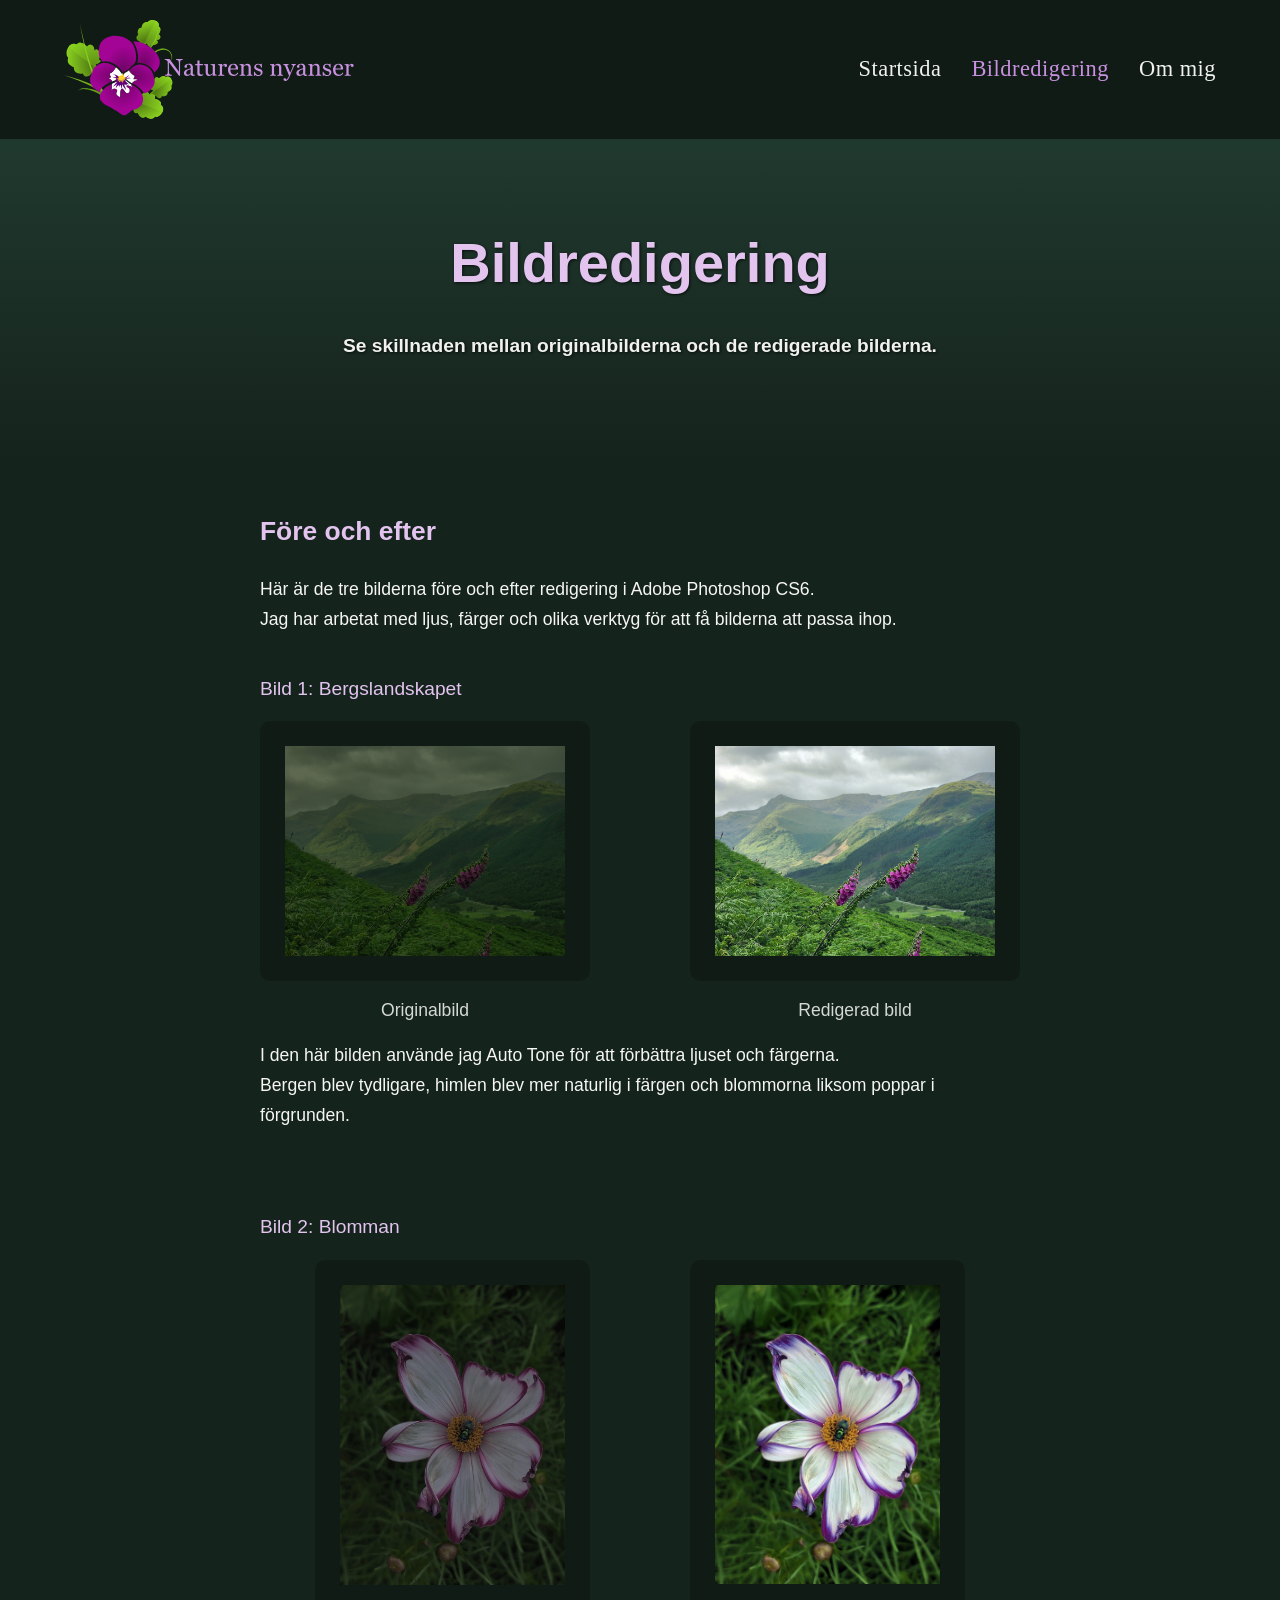
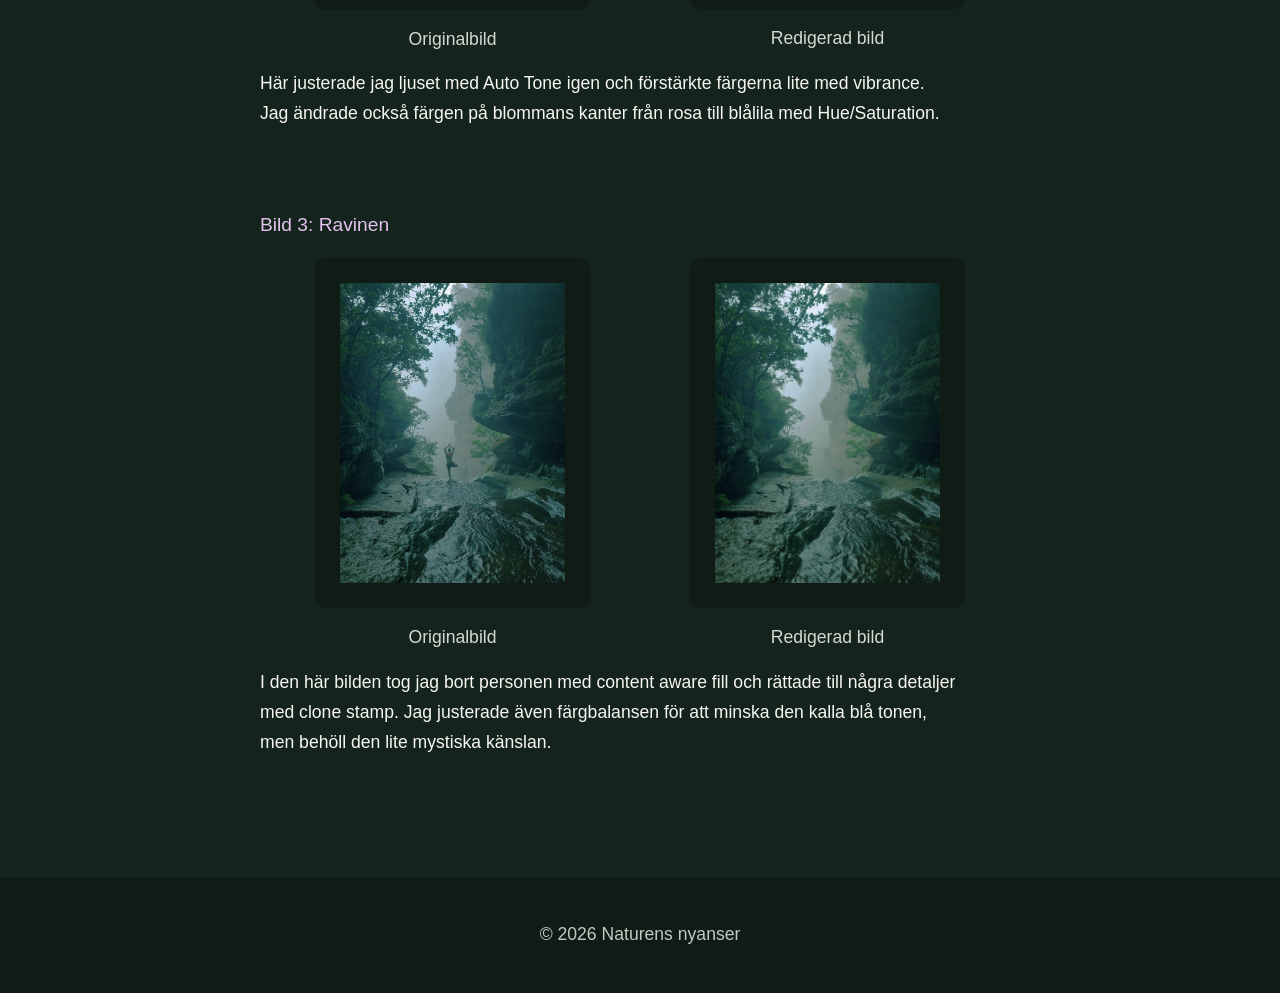
==== bildredigering.html @ b33715b2 "Skapade en separat kopia av Naturens nyanser för laboration 2" ====
<!DOCTYPE html>
<html lang="sv">

<head>
    <meta charset="UTF-8">
    <meta name="viewport" content="width=device-width, initial-scale=1.0">
    <title>Bildredigering - Naturens nyanser</title>
    <link rel="stylesheet" href="css/style.css">

    <link rel="icon" type="image/x-icon" href="images/favicon.ico" sizes="16x16">
    <link rel="icon" type="image/png" href="images/favicon.png" sizes="32x32">
</head>

<body>
    <header>
        <a href="index.html" class="logo">
            <img src="images/logo.svg" alt="Lila blomma med texten Naturens nyanser (logo)">
        </a>

        <nav aria-label="Huvudnavigation">
            <ul>
                <li><a href="index.html">Startsida</a></li>
                <li><a href="bildredigering.html" aria-current="page">Bildredigering</a></li>
                <li><a href="om-mig.html">Om mig</a></li>
            </ul>
        </nav>
    </header>

    <main>
        <section class="hero">
            <h1>Bildredigering</h1>
            <p>Se skillnaden mellan originalbilderna och de redigerade bilderna.</p>
        </section>

        <section class="intro intro-comparison">
            <h2>Före och efter</h2>
            <p>
                Här är de tre bilderna före och efter
                redigering i Adobe Photoshop CS6.<br>
                Jag har arbetat med ljus, färger och olika
                verktyg för att få bilderna att passa ihop.
            </p>
        </section>

        <div class="comparison">

            <!-- Bild 1: Bergslandskapet -->
            <article class="comparison-item">
                <h2>Bild 1: Bergslandskapet</h2>

                <div class="comparison-images">
                    <figure>
                        <img src="images/original/bilserie001.jpg" alt="Ett bergslandskap med djupa gröna dalar och höga bergssluttningar och en mörk, molnig himmel i bakgrunden.
                            I förgrunden växer gröna ormbunkar och höga blomstjälkar med lilarosa, klockformade blommor som liknar fingerborgsblommor.
                            Landskapet ligger till stor del i skugga och färgerna är dämpade.">
                        <figcaption>Originalbild</figcaption>
                    </figure>

                    <figure>
                        <img src="images/bildserie001.jpg"
                            alt="Ett bergslandskap med djupa gröna dalar och höga bergssluttningar och en ljusare, molnig himmel i bakgrunden.
                            I förgrunden växer gröna ormbunkar och höga blomstjälkar med lilarosa, klockformade blommor som liknar fingerborgsblommor.
                            Efter redigeringen är landskapet ljusare och de gröna sluttningarna, blommorna och bergens former framträder tydligare.">
                        <figcaption>Redigerad bild</figcaption>
                    </figure>
                </div>

                <p>
                    I den här bilden använde jag Auto Tone
                    för att förbättra ljuset och färgerna.<br>
                    Bergen blev tydligare, himlen blev mer naturlig i färgen
                    och blommorna liksom poppar i förgrunden.
                </p>
            </article>

            <!-- Bild 2: Blomman -->
            <article class="comparison-item">
                <h2>Bild 2: Blomman</h2>

                <div class="comparison-images">
                    <figure>
                        <img src="images/original/bilserie006.jpg" alt="En närbild av en stor vit blomma med rosa kanter och lätt böjda kronblad.
                            I mitten av blomman sitter en liten grönskimrande insekt. Blomman växer bland mörkgrönt gräs och omges av några små blomknoppar.
                            Färgerna är något dämpade.">
                        <figcaption>Originalbild</figcaption>
                    </figure>

                    <figure>
                        <img src="images/bildserie002.jpg"
                            alt="En närbild av en stor vit blomma med blålila kanter och lätt böjda kronblad.
                            I mitten av blomman sitter en liten grönskimrande insekt. Blomman växer bland mörkgrönt gräs och omges av några små blomknoppar.
                            Efter redigeringen har de rosa kanterna ändrats till blålila och blommans färger blivit tydligare och mer framträdande.">
                        <figcaption>Redigerad bild</figcaption>
                    </figure>
                </div>

                <p>
                    Här justerade jag ljuset med Auto Tone igen
                    och förstärkte färgerna lite med vibrance.<br>
                    Jag ändrade också färgen på blommans
                    kanter från rosa till blålila
                    med Hue/Saturation.
                </p>
            </article>

            <!-- Bild 3: Ravinen -->
            <article class="comparison-item">
                <h2>Bild 3: Ravinen</h2>

                <div class="comparison-images">
                    <figure>
                        <img src="images/original/bilserie017.jpg"
                            alt="En djup och smal ravin med höga, mörkgröna klippväggar täckta av gröna klängväxter. I förgrunden rinner vatten över stora,
                            blanka och ojämna klipphällar. Längre in i ravinen står en liten person på ett ben med armarna uppsträckta, medan ljus dimma skymmer landskapet i bakgrunden.">
                        <figcaption>Originalbild</figcaption>
                    </figure>

                    <figure>
                        <img src="images/bildserie003.jpg" alt="En djup och smal ravin med höga, mörkgröna klippväggar täckta av gröna klängväxter. I förgrunden rinner vatten över stora, blanka och ojämna klipphällar.
                            Efter redigeringen har personen längre in i ravinen tagits bort och den kalla blå tonen minskats, medan den ljusa dimman fortfarande skymmer
                            landskapet i bakgrunden.">
                        <figcaption>Redigerad bild</figcaption>
                    </figure>
                </div>

                <p>
                    I den här bilden tog jag bort personen
                    med content aware fill och rättade
                    till några detaljer <br> med clone stamp.
                    Jag justerade även färgbalansen för
                    att minska den kalla blå tonen,<br>
                    men behöll den lite mystiska känslan.
                </p>
            </article>

        </div>
    </main>
    <footer>
        <p>© 2026 Naturens nyanser</p>
    </footer>
</body>

</html>
---- css/style.css ----
/* Grundinställningar */
* {
  box-sizing: border-box;
}

body {
  margin: 0;
  font-family: Arial, sans-serif;
  font-size: 1.1rem; /* Gör grundtexten lite större */
  background-color: #15231d; /* Mörkgrön bakgrund */
  color: #f6f6f2;
  line-height: 1.7;
}

/* Header och navigation */
header {
  display: flex;
  justify-content: space-between;
  align-items: center;
  gap: 30px;
  padding: 20px 5%;
  background-color: #101b16;
}

/* Loggan */
.logo {
  color: #e2c4ee; /* Ljuslila accentfärg */
  font-size: 1.5rem;
  font-weight: bold;
  text-decoration: none;
}

/* Loggans storlek */
.logo img {
  display: block;
  width: 300px; /* Begränsar bredden */
  max-width: 100%; /* Anpassar till mindre skärmar */
  height: auto; /* Behåller proportioner */
}

nav ul {
  display: flex;
  gap: 30px;
  margin: 0;
  padding: 0;
  list-style: none;
}

nav a {
  color: #f1f1ed;
  text-decoration: none;
  font-family: Georgia, "Times New Roman", serif;
  font-size: 1.4rem;
  font-weight: 500;
  letter-spacing: 0.5px;
}

nav a:hover,
nav a[aria-current="page"] {
  color: #c891dfff;
}

/* Hero */
.hero {
  min-height: 320px;
  display: flex;
  flex-direction: column;
  justify-content: center;
  align-items: center;
  text-align: center;
  padding: 60px 20px;
  background: linear-gradient(#20392e, #15231d);
}

/* Headerbild på startsidan */
.hero-home {
  position: relative; /* Placerar bilden bakom texten */
  min-height: 450px;
  background: #15231d; /* Mörkgrön färg som syns genom bilden */
  isolation: isolate;
  overflow: hidden;
}

.hero-home::before {
  content: "";
  position: absolute;
  inset: 0; /* Täcker hela hero-sektionen */
  background: url("../images/header.png") center / cover no-repeat;
  opacity: 0.6; /* Bilden blir 60 % ogenomskinlig */
  z-index: -1; /* Placerar bilden bakom texten */
}

.hero h1 {
  color: #e2c4ee;
  text-shadow: 1px 1px 3px rgba(0, 0, 0, 0.7);
  font-size: clamp(2rem, 5vw, 3.5rem);
  margin: 0;
}

.hero-home h1 {
  transform: translateY(5px); /* Flyttar rubriken uppåt eller nedåt */
}

.hero p {
  font-size: 1.2rem;
  font-weight: 600; /* Gör texten lite kraftigare */
  color: #f1f1ed; /* Ljusare text */
  text-shadow: 1px 1px 3px rgba(0, 0, 0, 0.7);
}

/* Sidans innehåll */
.intro,
.gallery {
  max-width: 1100px; /* Begränsar innehållets bredd */
  margin: 0 auto;
  padding: 50px 25px;
}

h2 {
  color: #e2c4ee;
  margin-top: 0;
}

/* Bildserie på startsidan */
.image-grid {
  display: grid;
  grid-template-columns: repeat(auto-fit, minmax(250px, 1fr));
  gap: 25px;
  align-items: center;
  justify-items: center;
}

.image-grid img {
  display: block;
  width: auto; /* Anpassas efter bildens proportioner */
  height: auto;
  max-width: 100%; /* Hindrar bilden från att bli för bred */
  max-height: 350px; /* Begränsar höjden */
  padding: 25px; /* Lika mycket luft runt alla bilder */
  background-color: #101b16;
  border-radius: 10px;
}

/* Footer */
footer {
  text-align: center;
  padding: 25px;
  background-color: #101b16;
  color: #c2c8c2;
}

/* Bildredigering - före och efter */
.comparison {
  max-width: 810px; /* Samma bredd som introduktionen */
  margin: 0 auto;
  padding: 0 25px 40px;
}

.comparison-item h2 {
  font-weight: 400; /* Gör bildrubrikerna tunnare */
  font-size: 1.2rem; /* Mindre rubrikstorlek */
}

.intro-comparison {
  max-width: 810px; /* Anpassar introduktionen till bildparen */
  padding-bottom: 20px;
}

.comparison-item {
  max-width: 100%; /* Använder hela innehållsbredden */
  margin: 0 0 80px; /* mellanrum mellan bilderna*/
}

/* Före- och efterbilder */
.comparison-images {
  display: flex; /* Flexbox i stället för Grid för att se om det förändrar mitt problem med känslan av att nåt ser "fel ut"*/
  justify-content: center; /* Centrerar bildparet */
  align-items: flex-start; /* Bilderna börjar på samma höjd */
  gap: 100px; /* Avstånd mellan bilderna */
  margin: 15px 0;
}

.comparison-images figure {
  margin: 0;
  min-width: 0;
  flex: 0 1 auto; /*Låter bildrutorna anpassa sin bredd */
  max-width: calc(50% - 10px); /*Högst halva bildytan per bild */
  display: flex;
  flex-direction: column;
  align-items: center; /* Centrerar bilderna och bildtexterna */
}

.comparison-images img {
  display: block;
  width: auto; /* Anpassas efter bildens proportioner */
  height: auto;
  max-width: 100%; /* Bilden får inte bli bredare än sin bildruta */
  max-height: 350px; /* Begränsar höjden inklusive ramen */
  padding: 25px; /* Lika mycket luft runt bilden */
  background-color: #101b16;
  border-radius: 10px;
}

.comparison-images figcaption {
  text-align: center;
  margin-top: 15px; /* Avstånd mellan bild och bildtext */
  color: #d5d9d3;
}

.comparison-item p {
  margin-top: 15px; /* Avstånd till beskrivningen */
  max-width: 800px;
}

/* Om mig-sidan */
.about {
  display: grid;
  grid-template-columns: 1fr 1fr; /* Två lika breda kolumner */
  align-items: center; /* Centrerar innehållet på höjden */
  gap: 50px; /* Mellanrum mellan text och bild */
  max-width: 1100px;
  margin: 0 auto;
  padding: 70px 25px;
}

.about-text {
  max-width: 500px;
}

.about-image {
  display: flex;
  justify-content: center;
  align-items: center;
  padding: 20px; /* Lite luft runt bilden */
}

.about-image img {
  max-width: 100%;
  max-height: 420px; /* Begränsar höjden */
  height: auto;
  display: block;
}

/* Anpassning för surfplattor lades till för att få det snyggare i stl 768*/
@media (min-width: 701px) and (max-width: 900px) {
  header {
    gap: 15px; /* Minskar avståndet mellan logotyp och navigation */
  }

  .logo img {
    width: 250px; /* Gör logotypen lite mindre */
  }

  nav ul {
    gap: 15px; /* Minskar avståndet mellan länkarna */
  }

  nav a {
    font-size: 1.2rem; /* Något mindre navigationstext */
    white-space: nowrap; /* Förhindrar att Om mig delas upp */
  }
}

/* Responsiv design för mindre skärmar */
@media (max-width: 700px) {
  header {
    flex-direction: column;
    gap: 15px;
  }

  nav ul {
    flex-wrap: wrap;
    justify-content: center;
    gap: 15px;
  }

  .intro,
  .gallery {
    padding: 35px 20px;
  }

  /* Före- och efterbilder på mobil */
  .comparison-images {
    flex-direction: column; /* Staplar bilderna */
    align-items: center; /* Centrerar bilderna */
  }

  .comparison-images figure {
    max-width: 100%; /* Tillåter full bredd på mobil */
  }

  .comparison {
    padding: 20px 20px 40px;
  }

  /* Om mig på mindre skärmar */
  .about {
    grid-template-columns: 1fr; /* En kolumn på mobil */
    gap: 30px;
    padding: 40px 20px;
  }

  .about-image {
    min-height: 280px;
  }
}
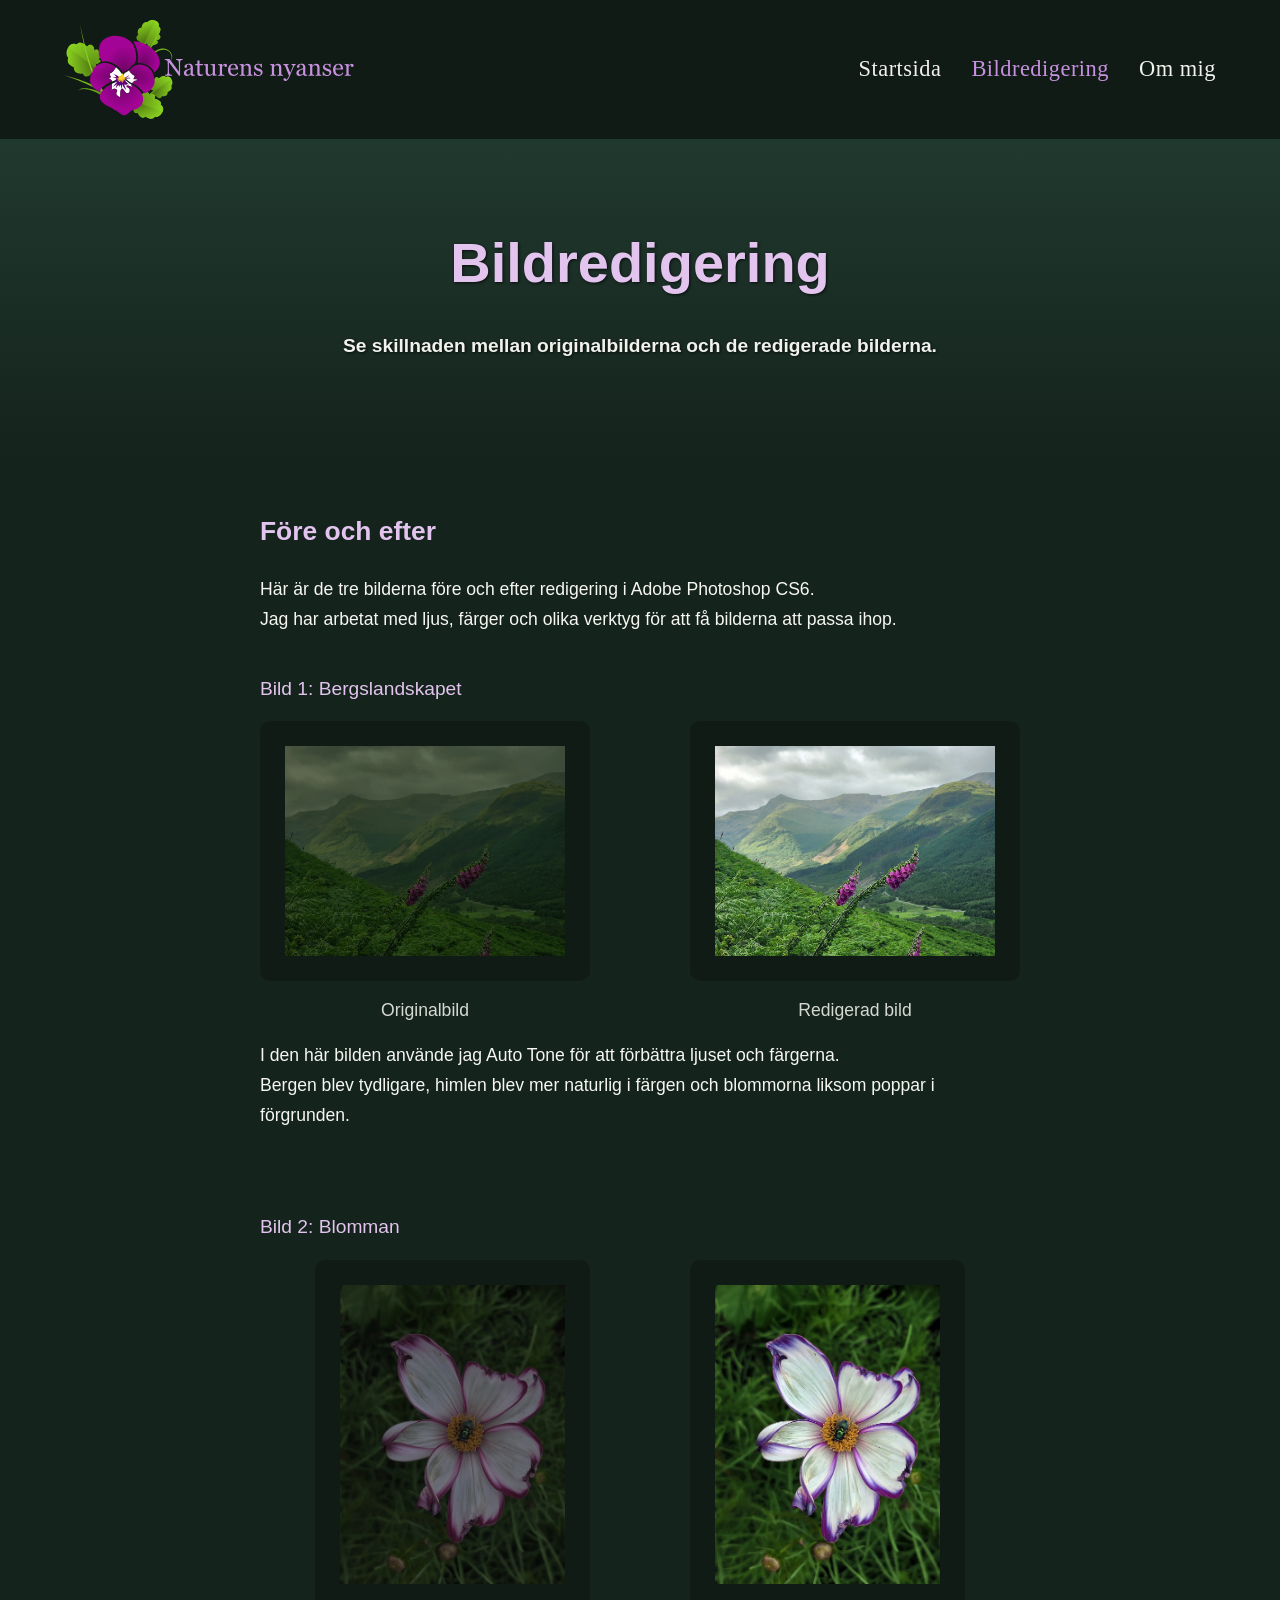
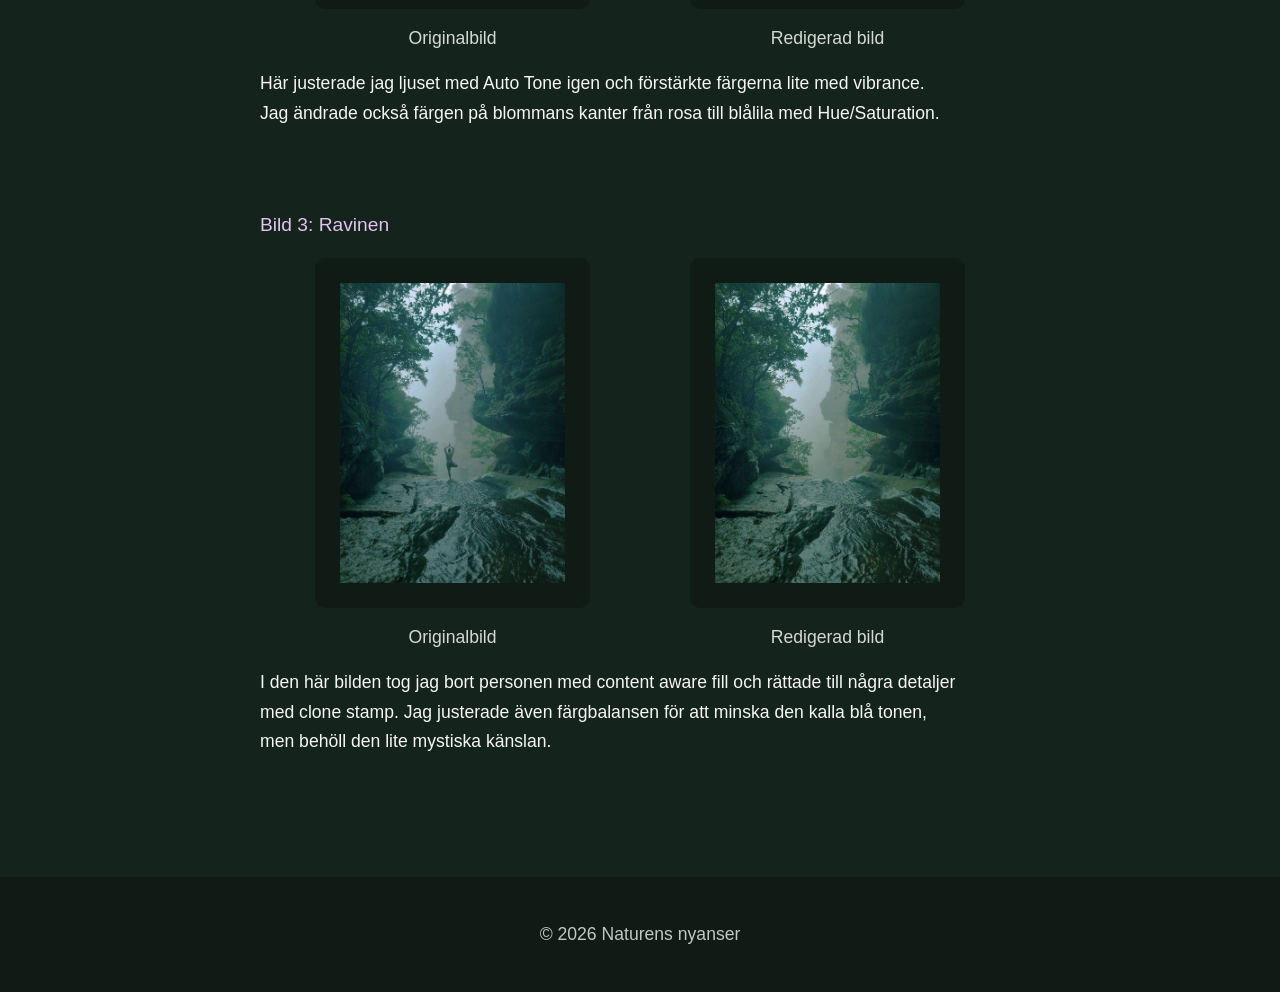
==== commit 8358ef4d: "Lade till picture-element med WebP och fallback för bilderna samt optimerade headerbildens inläsning" ====
--- a/bildredigering.html
+++ b/bildredigering.html
@@ -50,17 +50,22 @@
 
                 <div class="comparison-images">
                     <figure>
-                        <img src="images/original/bilserie001.jpg" alt="Ett bergslandskap med djupa gröna dalar och höga bergssluttningar och en mörk, molnig himmel i bakgrunden.
-                            I förgrunden växer gröna ormbunkar och höga blomstjälkar med lilarosa, klockformade blommor som liknar fingerborgsblommor.
-                            Landskapet ligger till stor del i skugga och färgerna är dämpade.">
+                        <picture>
+                            <source srcset="images/original/bilserie001.webp" type="image/webp">
+                            <img src="images/original/bilserie001.jpg"
+                                alt="Ett bergslandskap med djupa gröna dalar och höga bergssluttningar och en mörk, molnig himmel i bakgrunden. I förgrunden växer gröna ormbunkar och höga blomstjälkar med lilarosa, klockformade blommor som liknar fingerborgsblommor. Landskapet ligger till stor del i skugga och färgerna är dämpade."
+                                width="2000" height="1500" loading="lazy">
+                        </picture>
                         <figcaption>Originalbild</figcaption>
                     </figure>
 
                     <figure>
-                        <img src="images/bildserie001.jpg"
-                            alt="Ett bergslandskap med djupa gröna dalar och höga bergssluttningar och en ljusare, molnig himmel i bakgrunden.
-                            I förgrunden växer gröna ormbunkar och höga blomstjälkar med lilarosa, klockformade blommor som liknar fingerborgsblommor.
-                            Efter redigeringen är landskapet ljusare och de gröna sluttningarna, blommorna och bergens former framträder tydligare.">
+                        <picture>
+                            <source srcset="images/bildserie001.webp" type="image/webp">
+                            <img src="images/bildserie001.jpg"
+                                alt="Ett bergslandskap med djupa gröna dalar och höga bergssluttningar och en ljusare, molnig himmel i bakgrunden. I förgrunden växer gröna ormbunkar och höga blomstjälkar med lilarosa, klockformade blommor som liknar fingerborgsblommor. Efter redigeringen är landskapet ljusare och de gröna sluttningarna, blommorna och bergens former framträder tydligare."
+                                width="1000" height="750" loading="lazy">
+                        </picture>
                         <figcaption>Redigerad bild</figcaption>
                     </figure>
                 </div>
@@ -79,17 +84,22 @@
 
                 <div class="comparison-images">
                     <figure>
-                        <img src="images/original/bilserie006.jpg" alt="En närbild av en stor vit blomma med rosa kanter och lätt böjda kronblad.
-                            I mitten av blomman sitter en liten grönskimrande insekt. Blomman växer bland mörkgrönt gräs och omges av några små blomknoppar.
-                            Färgerna är något dämpade.">
+                        <picture>
+                            <source srcset="images/original/bilserie006.webp" type="image/webp">
+                            <img src="images/original/bilserie006.jpg"
+                                alt="En närbild av en stor vit blomma med rosa kanter och lätt böjda kronblad. I mitten av blomman sitter en liten grönskimrande insekt. Blomman växer bland mörkgrönt gräs och omges av några små blomknoppar. Färgerna är något dämpade."
+                                width="2000" height="2667" loading="lazy">
+                        </picture>
                         <figcaption>Originalbild</figcaption>
                     </figure>
 
                     <figure>
-                        <img src="images/bildserie002.jpg"
-                            alt="En närbild av en stor vit blomma med blålila kanter och lätt böjda kronblad.
-                            I mitten av blomman sitter en liten grönskimrande insekt. Blomman växer bland mörkgrönt gräs och omges av några små blomknoppar.
-                            Efter redigeringen har de rosa kanterna ändrats till blålila och blommans färger blivit tydligare och mer framträdande.">
+                        <picture>
+                            <source srcset="images/bildserie002.webp" type="image/webp">
+                            <img src="images/bildserie002.jpg"
+                                alt="En närbild av en stor vit blomma med blålila kanter och lätt böjda kronblad. I mitten av blomman sitter en liten grönskimrande insekt. Blomman växer bland mörkgrönt gräs och omges av några små blomknoppar. Efter redigeringen har de rosa kanterna ändrats till blålila och blommans färger blivit tydligare och mer framträdande."
+                                width="1000" height="1334" loading="lazy">
+                        </picture>
                         <figcaption>Redigerad bild</figcaption>
                     </figure>
                 </div>
@@ -109,16 +119,22 @@
 
                 <div class="comparison-images">
                     <figure>
-                        <img src="images/original/bilserie017.jpg"
-                            alt="En djup och smal ravin med höga, mörkgröna klippväggar täckta av gröna klängväxter. I förgrunden rinner vatten över stora,
-                            blanka och ojämna klipphällar. Längre in i ravinen står en liten person på ett ben med armarna uppsträckta, medan ljus dimma skymmer landskapet i bakgrunden.">
+                        <picture>
+                            <source srcset="images/original/bilserie017.webp" type="image/webp">
+                            <img src="images/original/bilserie017.jpg"
+                                alt="En djup och smal ravin med höga, mörkgröna klippväggar täckta av gröna klängväxter. I förgrunden rinner vatten över stora, blanka och ojämna klipphällar. Längre in i ravinen står en liten person på ett ben med armarna uppsträckta, medan ljus dimma skymmer landskapet i bakgrunden."
+                                width="2000" height="2667" loading="lazy">
+                        </picture>
                         <figcaption>Originalbild</figcaption>
                     </figure>
 
                     <figure>
-                        <img src="images/bildserie003.jpg" alt="En djup och smal ravin med höga, mörkgröna klippväggar täckta av gröna klängväxter. I förgrunden rinner vatten över stora, blanka och ojämna klipphällar.
-                            Efter redigeringen har personen längre in i ravinen tagits bort och den kalla blå tonen minskats, medan den ljusa dimman fortfarande skymmer
-                            landskapet i bakgrunden.">
+                        <picture>
+                            <source srcset="images/bildserie003.webp" type="image/webp">
+                            <img src="images/bildserie003.jpg"
+                                alt="En djup och smal ravin med höga, mörkgröna klippväggar täckta av gröna klängväxter. I förgrunden rinner vatten över stora, blanka och ojämna klipphällar. Efter redigeringen har personen längre in i ravinen tagits bort och den kalla blå tonen minskats, medan den ljusa dimman fortfarande skymmer landskapet i bakgrunden."
+                                width="1000" height="1334" loading="lazy">
+                        </picture>
                         <figcaption>Redigerad bild</figcaption>
                     </figure>
                 </div>
--- a/css/style.css
+++ b/css/style.css
@@ -85,7 +85,11 @@
   content: "";
   position: absolute;
   inset: 0; /* Täcker hela hero-sektionen */
-  background: url("../images/header.png") center / cover no-repeat;
+  background: url("../images/header.png") center / cover no-repeat; /* Fallback för äldre webbläsare */
+  background-image: image-set(
+    url("../images/header.webp") type("image/webp"),
+    url("../images/header.png") type("image/png")
+  ); /* Väljer WebP när det stöds */
   opacity: 0.6; /* Bilden blir 60 % ogenomskinlig */
   z-index: -1; /* Placerar bilden bakom texten */
 }
